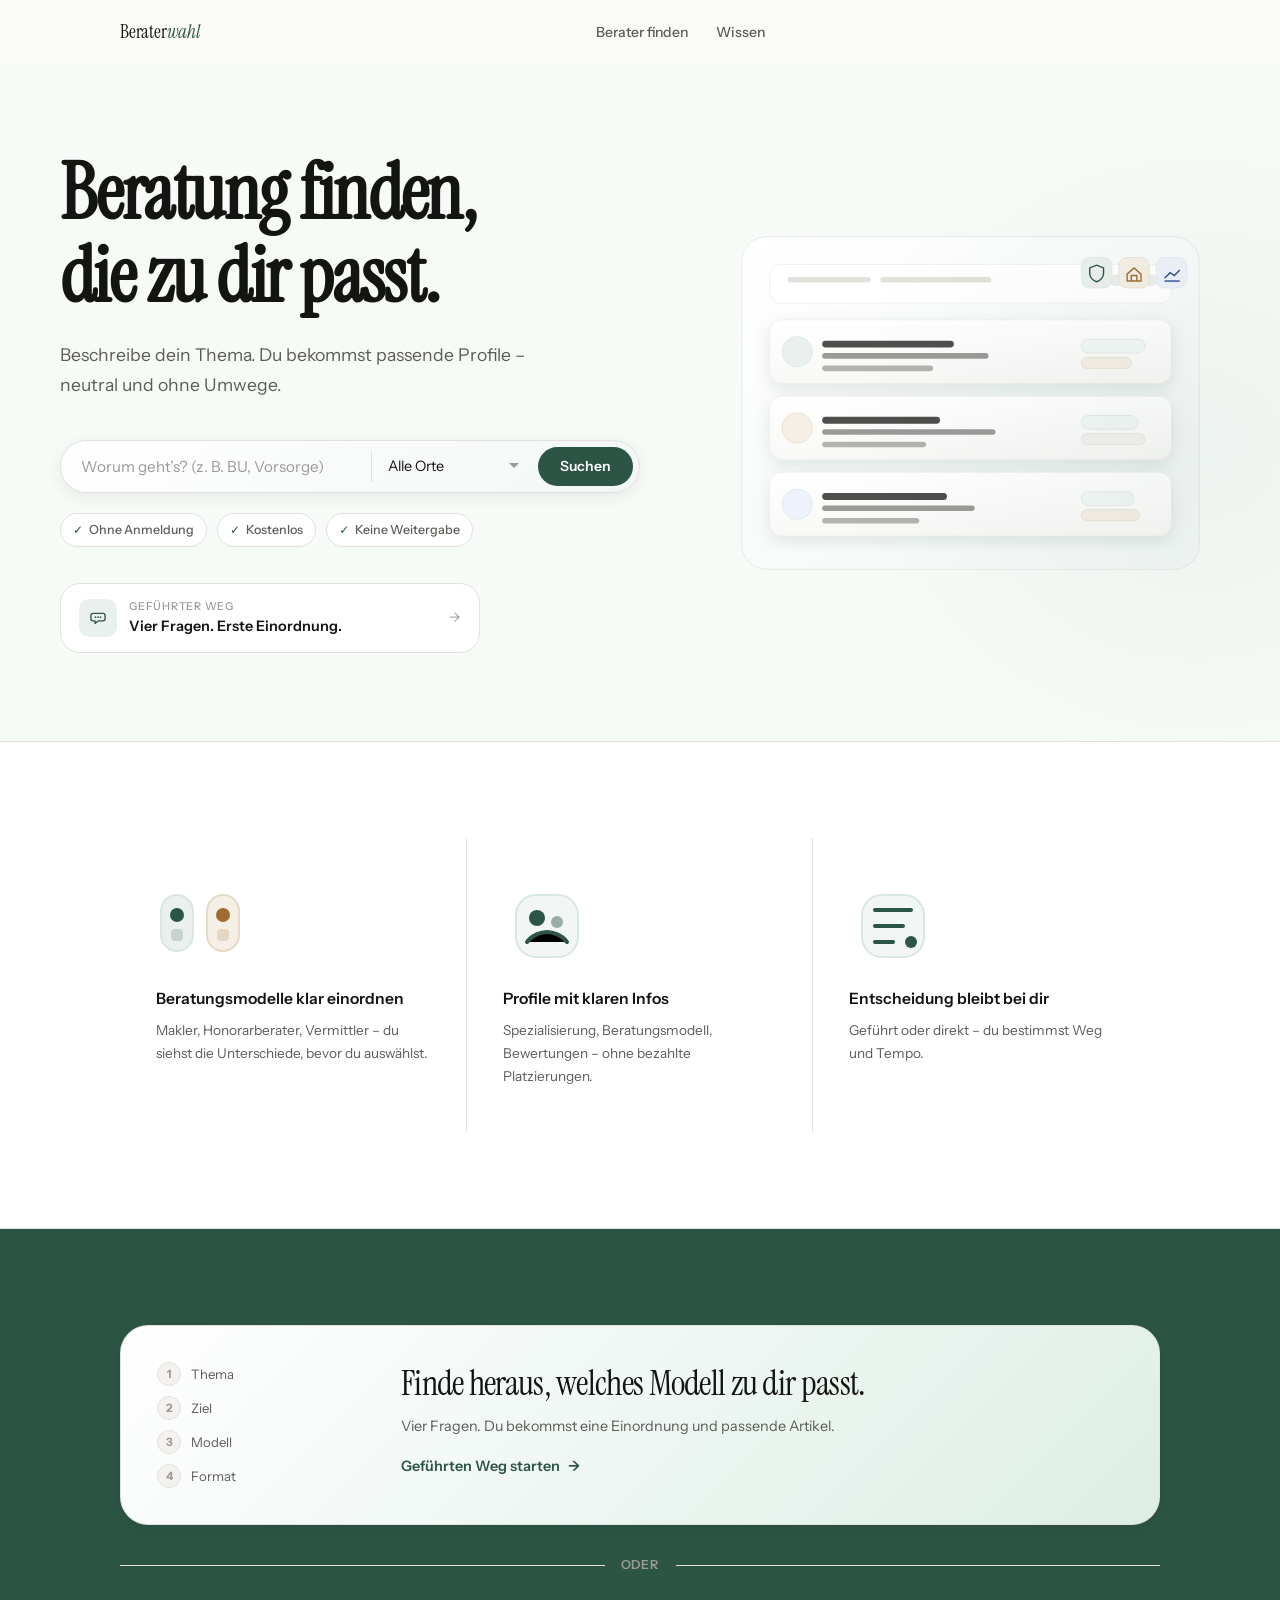
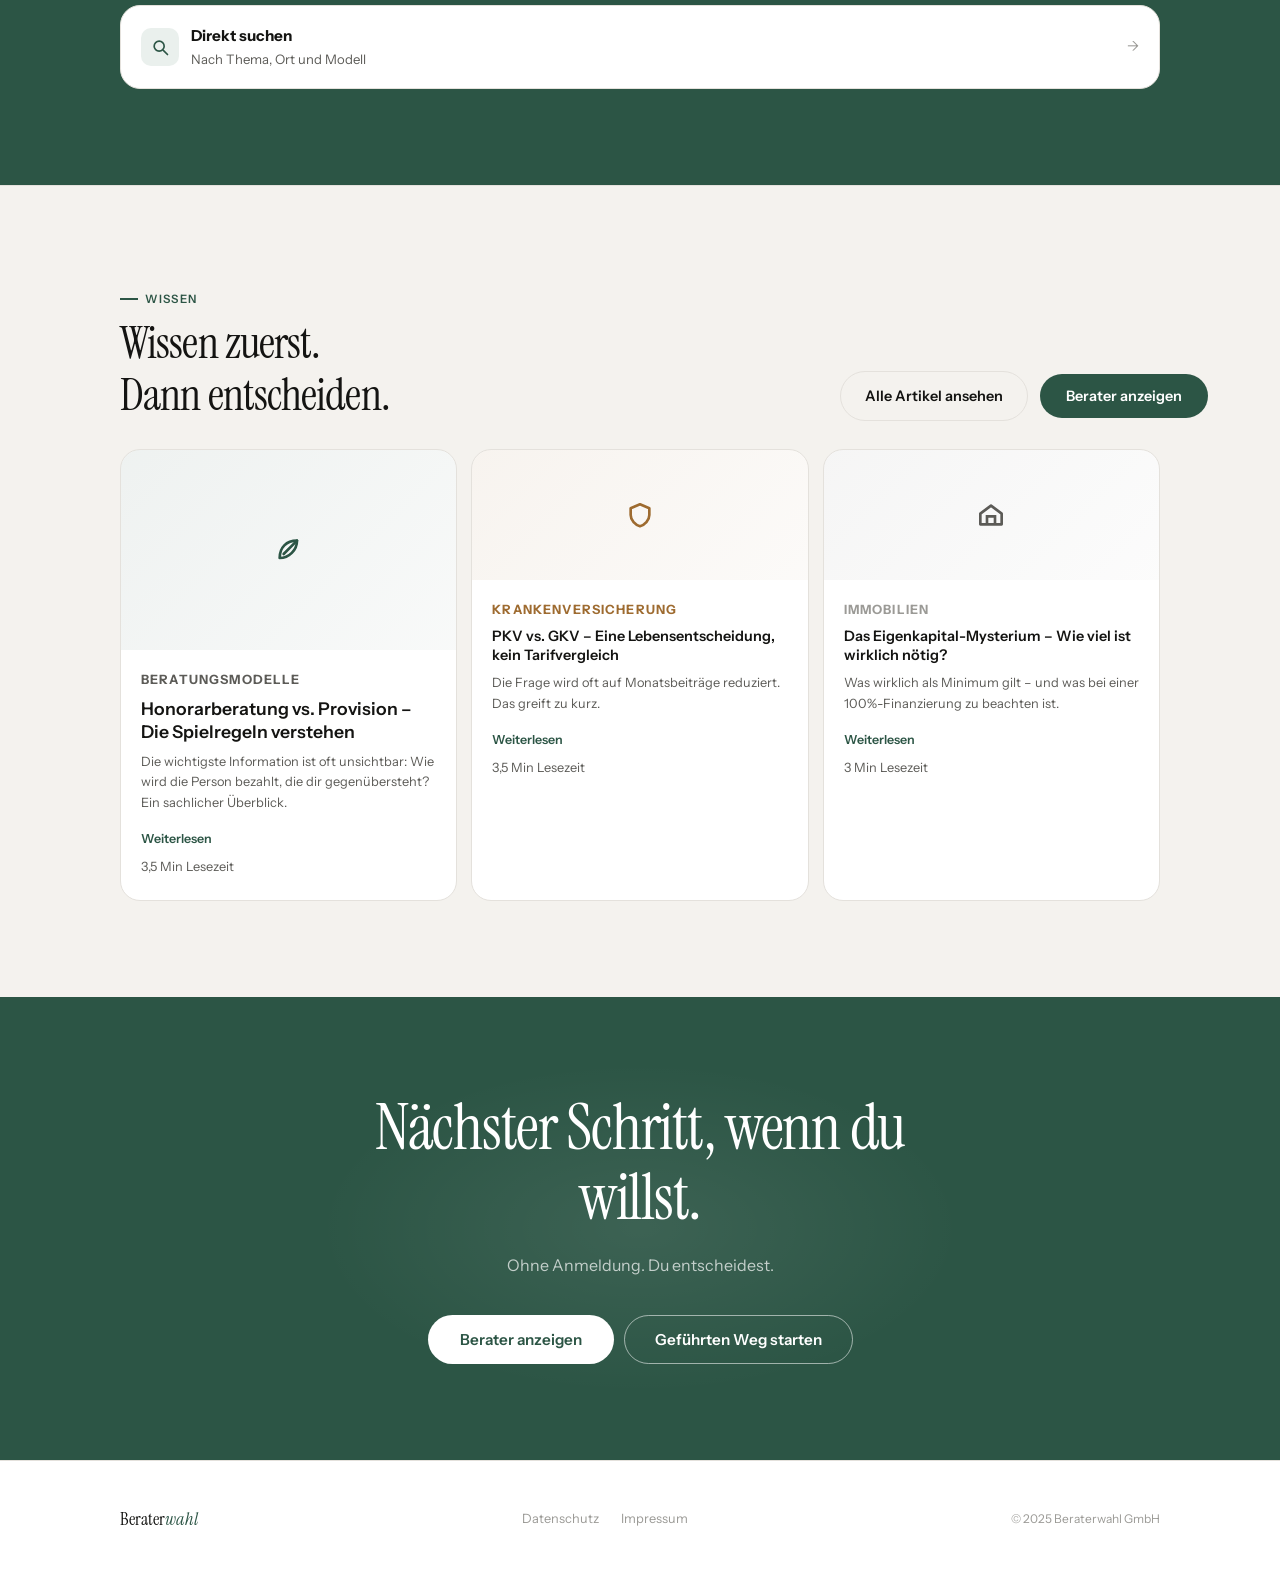
==== index.html @ a9615376 "Add files via upload" ====
<!DOCTYPE html>
<html lang="de">
<head>
<meta charset="UTF-8">
<meta name="viewport" content="width=device-width, initial-scale=1.0">
<title>Beraterwahl – Beratung finden</title>
<link rel="preconnect" href="https://fonts.googleapis.com">
<link href="https://fonts.googleapis.com/css2?family=Instrument+Sans:wght@400;500;600;700&family=Instrument+Serif:ital@0;1&display=swap" rel="stylesheet">
<link rel="stylesheet" href="assets/css/index.css">
</head>
<body>

<!-- ══ NAV ══ -->
<nav class="nav" id="nav">
  <div class="nav-inner">
    <div class="logo">Berater<em>wahl</em></div>
    <ul class="nav-links">
      <li><a href="berater.html">Berater finden</a></li>
      <li><a href="#wissen">Wissen</a></li>
    </ul>
    <div class="nav-right">
      <button class="nav-burger" id="burger" onclick="toggleMenu()" aria-label="Menü">
        <span></span><span></span><span></span>
      </button>
    </div>
  </div>
</nav>

<!-- Mobile menu -->
<div class="nav-mobile" id="nav-mobile">
  <a href="berater.html" onclick="closeMenu()">Berater finden</a>
  <a href="#wissen" onclick="closeMenu()">Wissensbasis</a>
</div>

<!-- ══ HERO ══ -->
<section class="hero">
  <div class="hero-in">
    <div class="hero-grid">
      <div class="hero-copy">
        <h1 class="r r2">
          Beratung finden,<br>
          die zu dir passt.
        </h1>

        <p class="hero-sub r r3">
          Beschreibe dein Thema. Du bekommst passende Profile – neutral und ohne Umwege.
        </p>

        <div class="hero-search r r3">
          <input class="hs-input" type="text" placeholder="Worum geht’s? (z. B. BU, Vorsorge)" id="hs-input">
          <div class="hs-divider"></div>
          <select class="hs-city" id="hs-city" aria-label="Stadt">
            <option value="">Alle Orte</option>
            <option value="Berlin">Berlin</option>
            <option value="Bochum">Bochum</option>
            <option value="Bonn">Bonn</option>
            <option value="Bremen">Bremen</option>
            <option value="Dortmund">Dortmund</option>
            <option value="Dresden">Dresden</option>
            <option value="Duisburg">Duisburg</option>
            <option value="Düsseldorf">Düsseldorf</option>
            <option value="Essen">Essen</option>
            <option value="Frankfurt am Main">Frankfurt am Main</option>
            <option value="Hamburg">Hamburg</option>
            <option value="Hannover">Hannover</option>
            <option value="Karlsruhe">Karlsruhe</option>
            <option value="Köln">Köln</option>
            <option value="Leipzig">Leipzig</option>
            <option value="Mannheim">Mannheim</option>
            <option value="München">München</option>
            <option value="Nürnberg">Nürnberg</option>
            <option value="Stuttgart">Stuttgart</option>
            <option value="Wuppertal">Wuppertal</option>
          </select>
          <button class="hs-btn">Suchen</button>
        </div>

        <div class="hero-trust r r3">
          <span class="ht-pill">Ohne Anmeldung</span>
          <span class="ht-pill">Kostenlos</span>
          <span class="ht-pill">Keine Weitergabe</span>
        </div>

        <a class="hero-guided r r4" href="funnel.html">
          <div class="hg-ico">
            <svg width="20" height="20" viewBox="0 0 24 24" aria-hidden="true" focusable="false">
              <path d="M6 6.5H18C19.3807 6.5 20.5 7.61929 20.5 9V13C20.5 14.3807 19.3807 15.5 18 15.5H12.2L8.5 18.5V15.5H6C4.61929 15.5 3.5 14.3807 3.5 13V9C3.5 7.61929 4.61929 6.5 6 6.5Z" fill="none" stroke="currentColor" stroke-width="1.6" stroke-linejoin="round"/>
              <circle cx="9" cy="11" r="1" fill="currentColor"/>
              <circle cx="12" cy="11" r="1" fill="currentColor"/>
              <circle cx="15" cy="11" r="1" fill="currentColor"/>
            </svg>
          </div>
          <div class="hg-text">
            <div class="hg-eyebrow">Geführter Weg</div>
            <div class="hg-title">Vier Fragen. Erste Einordnung.</div>
          </div>
          <span class="hg-arrow">→</span>
        </a>

      </div>

      <div class="hero-visual r r2">
        <img src="assets/img/hero-advisors.svg" alt="Beraterlisten und Kategorien: Versicherungen, Immobilien, Finanzen">
      </div>
    </div>
  </div>
</section>

<!-- ══ TRUST ══ -->
<section class="s-trust section">
  <div class="wrap">
    <div class="trust-grid r">
      <div class="tc">
        <div class="tc-num tc-ico" aria-hidden="true">
          <svg width="88" height="88" viewBox="0 0 44 44" role="img" aria-label="">
            <rect x="2.5" y="6.5" width="16" height="28" rx="8" fill="#EAF0ED" stroke="#D8E8E1"/>
            <rect x="25.5" y="6.5" width="16" height="28" rx="8" fill="#F6EFE6" stroke="#E6D9C8"/>
            <circle cx="10.5" cy="16.5" r="3.5" fill="#2C5545"/>
            <circle cx="33.5" cy="16.5" r="3.5" fill="#9E6B30"/>
            <rect x="7.5" y="23.5" width="6" height="6" rx="2" fill="#2C5545" fill-opacity="0.18"/>
            <rect x="30.5" y="23.5" width="6" height="6" rx="2" fill="#9E6B30" fill-opacity="0.18"/>
          </svg>
        </div>
        <h3 class="tc-title">Beratungsmodelle klar einordnen</h3>
        <p>Makler, Honorarberater, Vermittler – du siehst die Unterschiede, bevor du auswählst.</p>
      </div>
      <div class="tc">
        <div class="tc-num tc-ico" aria-hidden="true">
          <svg width="88" height="88" viewBox="0 0 44 44" role="img" aria-label="">
            <rect x="6.5" y="6.5" width="31" height="31" rx="10" fill="#F2F7F5" stroke="#D8E8E1"/>
            <circle cx="17" cy="18" r="4" fill="#2C5545"/>
            <circle cx="27" cy="20" r="3" fill="#2C5545" fill-opacity="0.45"/>
            <path d="M12 30C14.5 26.5 19 25 22 25C25 25 29.5 26.5 32 30" stroke="#2C5545" stroke-width="2" stroke-linecap="round"/>
          </svg>
        </div>
        <h3 class="tc-title">Profile mit klaren Infos</h3>
        <p>Spezialisierung, Beratungsmodell, Bewertungen – ohne bezahlte Platzierungen.</p>
      </div>
      <div class="tc">
        <div class="tc-num tc-ico" aria-hidden="true">
          <svg width="88" height="88" viewBox="0 0 44 44" role="img" aria-label="">
            <rect x="6.5" y="6.5" width="31" height="31" rx="10" fill="#F2F7F5" stroke="#D8E8E1"/>
            <path d="M13 14H31" stroke="#2C5545" stroke-width="2" stroke-linecap="round"/>
            <path d="M13 22H27" stroke="#2C5545" stroke-width="2" stroke-linecap="round"/>
            <path d="M13 30H22" stroke="#2C5545" stroke-width="2" stroke-linecap="round"/>
            <circle cx="31" cy="30" r="3" fill="#2C5545"/>
          </svg>
        </div>
        <h3 class="tc-title">Entscheidung bleibt bei dir</h3>
        <p>Geführt oder direkt – du bestimmst Weg und Tempo.</p>
      </div>
    </div>
  </div>
</section>

<!-- ══ AKTIVIERUNG ══ -->
<section class="s-act section" id="aktivierung">
  <div class="wrap">

    <a href="funnel.html" class="einstieg-card r">
      <div class="ec-left">
        <div class="ec-steps">
          <div class="ec-step"><div class="ec-num">1</div><span>Thema</span></div>
          <div class="ec-step"><div class="ec-num">2</div><span>Ziel</span></div>
          <div class="ec-step"><div class="ec-num">3</div><span>Modell</span></div>
          <div class="ec-step"><div class="ec-num">4</div><span>Format</span></div>
        </div>
      </div>
      <div class="ec-right">
        <h2>Finde heraus, welches Modell zu dir passt.</h2>
        <p>Vier Fragen. Du bekommst eine Einordnung und passende Artikel.</p>
        <div class="ec-cta">Geführten Weg starten <span class="ec-arrow">→</span></div>
      </div>
    </a>

    <div class="einstieg-or r">
      <span class="eo-line"></span>
      <span class="eo-label">oder</span>
      <span class="eo-line"></span>
    </div>

    <a href="berater.html" class="einstieg-direct r">
      <div class="ed-left">
      <div class="ed-icon" aria-hidden="true">
        <svg class="ico"><use href="assets/img/icons.svg#icon-search"></use></svg>
      </div>
        <div>
          <div class="ed-title">Direkt suchen</div>
          <div class="ed-sub">Nach Thema, Ort und Modell</div>
        </div>
      </div>
      <span class="ed-arrow">→</span>
    </a>

  </div>
</section>

<!-- ══ WISSENSBASIS ══ -->
<section class="s-know section" id="wissen">
  <div class="wrap">
    <div class="know-head r">
      <div class="know-head-l">
        <div class="tag">Wissen</div>
        <h2>Wissen zuerst.<br>Dann entscheiden.</h2>
      </div>
      <div class="know-head-r">
        <a href="knowledge.html" class="btn btn-outline">Alle Artikel ansehen</a>
        <button class="btn btn-primary" onclick="location.href='berater.html'">Berater anzeigen</button>
      </div>
    </div>

    <div class="know-grid" id="know-grid">
      <div class="kc lead r">
        <div class="kc-visual kv-moss" aria-hidden="true">
          <svg class="ico"><use href="assets/img/icons.svg#icon-leaf"></use></svg>
        </div>
        <div class="kc-body">
          <p class="kc-cat">Beratungsmodelle</p>
          <h3>Honorarberatung vs. Provision – Die Spielregeln verstehen</h3>
          <p>Die wichtigste Information ist oft unsichtbar: Wie wird die Person bezahlt, die dir gegenübersteht? Ein sachlicher Überblick.</p>
          <span class="kc-read">Weiterlesen</span>
          <p class="kc-time">3,5 Min Lesezeit</p>
        </div>
      </div>

      <div class="kc r2">
        <div class="kc-visual kv-amber" aria-hidden="true">
          <svg class="ico"><use href="assets/img/icons.svg#icon-shield"></use></svg>
        </div>
        <div class="kc-body">
          <p class="kc-cat amber">Krankenversicherung</p>
          <h3>PKV vs. GKV – Eine Lebensentscheidung, kein Tarifvergleich</h3>
          <p>Die Frage wird oft auf Monatsbeiträge reduziert. Das greift zu kurz.</p>
          <span class="kc-read">Weiterlesen</span>
          <p class="kc-time">3,5 Min Lesezeit</p>
        </div>
      </div>

      <div class="kc r3">
        <div class="kc-visual kv-slate" aria-hidden="true">
          <svg class="ico"><use href="assets/img/icons.svg#icon-home"></use></svg>
        </div>
        <div class="kc-body">
          <p class="kc-cat muted">Immobilien</p>
          <h3>Das Eigenkapital-Mysterium – Wie viel ist wirklich nötig?</h3>
          <p>Was wirklich als Minimum gilt – und was bei einer 100%-Finanzierung zu beachten ist.</p>
          <span class="kc-read">Weiterlesen</span>
          <p class="kc-time">3 Min Lesezeit</p>
        </div>
      </div>
    </div>

  </div>
</section>

<!-- ══ CLOSE ══ -->
<section class="s-close section">
  <div class="wrap">
    <div class="close-in r">
      <h2>Nächster Schritt, wenn du willst.</em></h2>
      <p>Ohne Anmeldung. Du entscheidest.</p>
      <div class="close-btns">
        <button class="btn btn-primary" style="padding:15px 32px;font-size:.95rem;" onclick="location.href='berater.html'">Berater anzeigen</button>
        <button class="btn btn-outline" style="padding:14px 30px;font-size:.95rem;" onclick="location.href='funnel.html'">Geführten Weg starten</button>
      </div>
    </div>
  </div>
</section>

<footer>
  <div class="wrap">
    <div class="footer-inner">
      <div class="f-logo">Berater<em>wahl</em></div>
      <div class="f-links">
        <a href="#">Datenschutz</a>
        <a href="#">Impressum</a>
      </div>
      <small>© 2025 Beraterwahl GmbH</small>
    </div>
  </div>
</footer>

<script src="assets/js/index.js" defer></script>
</body>
</html>
---- assets/css/index.css ----
/* ══════════════════════════════════════
   TOKENS
══════════════════════════════════════ */
:root {
  --bg:       #FAFAF8;
  --white:    #FFFFFF;
  --surface:  #F4F2EE;
  --border:   #E4E1DC;
  --border-l: #EDEBE7;

  --text:     #141412;
  --text-2:   #5C5B57;
  --muted:    #9B9A96;

  --moss:     #2C5545;
  --moss-m:   #3D7A63;
  --moss-l:   #EAF0ED;
  --moss-xl:  #F2F7F5;

  --amber:    #9E6B30;
  --amber-l:  #F6EFE6;

  --serif: 'Instrument Serif', Georgia, serif;
  --sans:  'Instrument Sans', system-ui, sans-serif;

  --r-sm: 10px;
  --r-md: 14px;
  --r-lg: 20px;
  --r-xl: 28px;

  --shadow-sm: 0 1px 4px rgba(0,0,0,.05);
  --shadow-md: 0 4px 16px rgba(0,0,0,.07);
  --shadow-lg: 0 12px 40px rgba(0,0,0,.09);

  --max: 1160px;
  --px: clamp(20px, 5vw, 60px);
  --py: clamp(56px, 8vw, 96px);
}

*, *::before, *::after { box-sizing: border-box; margin: 0; padding: 0; }
html { scroll-behavior: smooth; }
body {
  font-family: var(--sans);
  background: var(--bg);
  color: var(--text);
  font-size: 16px;
  line-height: 1.6;
  -webkit-font-smoothing: antialiased;
  overflow-x: hidden;
}
a { color: inherit; text-decoration: none; }
button { font-family: var(--sans); cursor: pointer; }

.wrap { max-width: var(--max); margin: 0 auto; padding: 0 var(--px); }
.section { padding: var(--py) 0; }

.ico { width: 1.2em; height: 1.2em; display: block; }

/* ── Tags / eyebrows ── */
.tag {
  display: inline-flex; align-items: center; gap: 7px;
  font-size: .72rem; font-weight: 600; letter-spacing: .1em;
  text-transform: uppercase; color: var(--moss);
}
.tag::before { content: ''; display: block; width: 18px; height: 1.5px; background: currentColor; }

/* ── Buttons ── */
.btn {
  display: inline-flex; align-items: center; gap: 8px;
  font-family: var(--sans); font-size: .9rem; font-weight: 600;
  border-radius: 999px; border: none; cursor: pointer;
  transition: all .18s ease; white-space: nowrap;
}
.btn-primary {
  background: var(--moss); color: white;
  padding: 13px 26px;
}
.btn-primary:hover { background: var(--moss-m); }

.btn-outline {
  background: transparent; color: var(--text);
  border: 1.5px solid var(--border);
  padding: 12px 24px;
}
.btn-outline:hover { border-color: var(--moss); color: var(--moss); }

.btn-ghost {
  background: transparent; color: var(--muted);
  padding: 10px 0; font-size: .85rem;
}
.btn-ghost:hover { color: var(--text); }

.btn-sm { padding: 9px 18px; font-size: .82rem; }

/* ── Reveal ── */
.r { opacity: 0; transform: translateY(16px); transition: opacity .6s ease, transform .6s ease; }
.r.in { opacity: 1; transform: none; }
.r2 { transition-delay: .1s; }
.r3 { transition-delay: .2s; }
.r4 { transition-delay: .3s; }

/* ══════════════════════════════════════
   NAVIGATION
══════════════════════════════════════ */
.nav {
  position: fixed; top: 0; left: 0; right: 0; z-index: 200;
  background: rgba(250,250,248,.92); backdrop-filter: blur(16px);
  border-bottom: 1px solid transparent;
  transition: border-color .25s;
}
.nav.scrolled { border-bottom-color: var(--border); }

.nav-inner {
  max-width: var(--max); margin: 0 auto; padding: 0 var(--px);
  display: flex; align-items: center; justify-content: space-between;
  height: 64px; gap: 24px;
}

.logo {
  font-family: var(--serif); font-size: 1.2rem; font-weight: 400;
  color: var(--text); letter-spacing: -.01em; flex-shrink: 0;
}
.logo em { font-style: italic; color: var(--moss); }

.nav-links {
  display: flex; gap: 28px; list-style: none;
}
.nav-links a {
  font-size: .875rem; color: var(--text-2); font-weight: 500;
  transition: color .15s;
}
.nav-links a:hover { color: var(--text); }

.nav-right { display: flex; align-items: center; gap: 12px; }
.nav-cta {
  background: var(--moss-l); color: var(--moss); border: none;
  padding: 9px 20px; border-radius: 999px;
  font-size: .85rem; font-weight: 600; font-family: var(--sans);
  cursor: pointer; transition: background .15s;
}
.nav-cta:hover { background: #d8e8e1; }

/* Hamburger */
.nav-burger {
  display: none; flex-direction: column; gap: 5px;
  background: none; border: none; cursor: pointer; padding: 4px;
}
.nav-burger span {
  display: block; width: 22px; height: 2px;
  background: var(--text); border-radius: 2px;
  transition: all .25s ease;
}
.nav-burger.open span:nth-child(1) { transform: translateY(7px) rotate(45deg); }
.nav-burger.open span:nth-child(2) { opacity: 0; }
.nav-burger.open span:nth-child(3) { transform: translateY(-7px) rotate(-45deg); }

.nav-mobile {
  display: none; position: fixed; top: 64px; left: 0; right: 0;
  background: var(--white); border-bottom: 1px solid var(--border);
  padding: 20px var(--px); z-index: 199;
  flex-direction: column; gap: 0;
}
.nav-mobile.open { display: flex; }
.nav-mobile a {
  display: block; padding: 14px 0; font-size: 1rem; font-weight: 500;
  color: var(--text); border-bottom: 1px solid var(--border-l);
  transition: color .15s;
}
.nav-mobile a:last-of-type { border-bottom: none; }
.nav-mobile a:hover { color: var(--moss); }
.nav-mobile .btn-primary { margin-top: 16px; justify-content: center; }

@media (max-width: 768px) {
  .nav-links, .nav-cta { display: none; }
  .nav-burger { display: flex; }
}

/* ══════════════════════════════════════
   HERO
══════════════════════════════════════ */
.hero {
  padding-top: calc(64px + clamp(48px,7vw,88px));
  padding-bottom: clamp(48px,7vw,88px);
  padding-left: var(--px); padding-right: var(--px);
  background: #F7FBF8;
  position: relative; overflow: hidden;
}

/* Subtle texture — no orb */
.hero::before {
  content: '';
  position: absolute; bottom: 0; right: -10%; width: 55%; height: 100%;
  background: radial-gradient(ellipse 80% 70% at 70% 60%, rgba(44,85,69,.05) 0%, transparent 65%);
  pointer-events: none;
}

.hero-in { max-width: var(--max); margin: 0 auto; }

.hero-tag { margin-bottom: 22px; }

.hero-grid {
  display: grid;
  grid-template-columns: 1.1fr .9fr;
  gap: clamp(28px, 4vw, 56px);
  align-items: center;
}
.hero-copy { min-width: 0; }
.hero-visual {
  display: flex;
  align-items: center;
  justify-content: center;
}
.hero-visual img {
  width: 100%;
  max-width: 560px;
  height: auto;
}

.hero h1 {
  font-family: var(--serif);
  font-size: clamp(2.6rem, 6vw, 5rem);
  font-weight: 600; line-height: 1.08;
  letter-spacing: -.02em;
  margin-bottom: 22px;
  max-width: 680px;
}
.hero h1 em { font-style: italic; color: var(--moss); }

.hero-sub {
  font-size: clamp(.95rem, 2vw, 1.1rem);
  color: var(--text-2); font-weight: 400;
  max-width: 500px; line-height: 1.7;
  margin-bottom: 40px;
}

/* Search bar */
.hero-search {
  display: flex;
  background: linear-gradient(135deg, #FFFFFF 0%, #F2F7F5 100%);
  border: 1.5px solid var(--border);
  border-radius: var(--r-xl);
  overflow: hidden;
  max-width: 580px;
  box-shadow: var(--shadow-md);
  transition: border-color .2s, box-shadow .2s;
  margin-bottom: 20px;
}
.hero-search:focus-within {
  border-color: var(--moss);
  box-shadow: 0 4px 20px rgba(44,85,69,.1);
}
.hs-input {
  flex: 1; border: none; outline: none;
  padding: 16px 20px; font-family: var(--sans);
  font-size: .95rem; color: var(--text); background: transparent;
  min-width: 0;
}
.hs-input::placeholder { color: var(--muted); }
.hs-divider { width: 1px; background: var(--border); margin: 10px 0; flex-shrink: 0; }
.hs-city {
  border: none; outline: none;
  padding: 16px 32px 16px 16px; font-family: var(--sans);
  font-size: .9rem; color: var(--text); background: transparent;
  width: 160px; min-width: 140px; flex-shrink: 0;
  cursor: pointer;
  appearance: none; -webkit-appearance: none;
  background-image: url("data:image/svg+xml,%3Csvg xmlns='http://www.w3.org/2000/svg' width='12' height='12' viewBox='0 0 12 12'%3E%3Cpath fill='%239B9A96' d='M6 8L1 3h10z'/%3E%3C/svg%3E");
  background-repeat: no-repeat; background-position: right 12px center;
}
.hs-city:focus { outline: none; }
.hs-btn {
  background: var(--moss); color: white; border: none;
  padding: 10px 22px; margin: 6px; border-radius: 999px;
  font-family: var(--sans); font-size: .875rem; font-weight: 600;
  cursor: pointer; transition: background .15s; flex-shrink: 0;
}
.hs-btn:hover { background: var(--moss-m); }

/* Trust pills */
.hero-trust {
  display: flex; flex-wrap: wrap; gap: 10px;
  margin-bottom: 36px;
}
.ht-pill {
  display: inline-flex; align-items: center; gap: 6px;
  font-size: .78rem; color: var(--text-2); font-weight: 500;
  padding: 6px 12px; border-radius: 999px;
  background: var(--white); border: 1px solid var(--border);
}
.ht-pill::before { content: '✓'; color: var(--moss); font-weight: 700; font-size: .75rem; }

/* Guided CTA */
.hero-guided {
  display: inline-flex; align-items: center; gap: 12px;
  padding: 14px 18px; border-radius: var(--r-lg);
  background: var(--white); border: 1.5px solid var(--border);
  cursor: pointer; transition: all .2s; max-width: 420px; width: 100%;
  text-decoration: none;
}
.hero-guided:hover { border-color: var(--moss-m); box-shadow: var(--shadow-sm); }
.hg-ico {
  width: 38px; height: 38px; border-radius: 10px;
  background: var(--moss-l); color: var(--moss);
  display: flex; align-items: center; justify-content: center;
  font-size: 1.1rem; flex-shrink: 0;
}
.hg-text { flex: 1; }
.hg-eyebrow { font-size: .68rem; color: var(--muted); font-weight: 500; letter-spacing: .07em; text-transform: uppercase; }
.hg-title { font-size: .9rem; font-weight: 600; color: var(--text); }
.hg-arrow { color: var(--muted); font-size: .85rem; transition: transform .2s; }
.hero-guided:hover .hg-arrow { transform: translateX(3px); color: var(--moss); }

/* Stats row */
.hero-stats {
  display: flex; gap: clamp(24px, 4vw, 48px);
  margin-top: 52px; padding-top: 36px;
  border-top: 1px solid var(--border);
  flex-wrap: wrap;
}
.hs-stat {}
.hs-num {
  font-family: var(--serif); font-size: clamp(1.8rem, 3.5vw, 2.6rem);
  font-weight: 400; color: var(--text); line-height: 1;
  margin-bottom: 4px;
}
.hs-label { font-size: .78rem; color: var(--muted); font-weight: 500; }

@media (max-width: 540px) {
  .hero-search {
    flex-direction: column; border-radius: var(--r-lg);
  }
  .hs-divider { width: 100%; height: 1px; margin: 0 16px; width: calc(100% - 32px); }
  .hs-city { width: 100%; }
  .hs-btn { margin: 8px; }
  .hg-text .hg-eyebrow { display: none; }
}
@media (max-width: 980px) {
  .hero-grid { grid-template-columns: 1fr; }
  .hero-visual { order: -1; margin-bottom: 16px; }
  .hero-visual img { max-width: 520px; }
}
@media (max-width: 680px) {
  .hero-visual { display: none; }
}

/* ══════════════════════════════════════
   TRUST
══════════════════════════════════════ */
.s-trust { background: var(--white); border-top: 1px solid var(--border); border-bottom: 1px solid var(--border); }

.trust-grid {
  display: grid;
  grid-template-columns: repeat(3, 1fr);
  gap: 0;
}

.tc {
  padding: clamp(28px,4vw,44px) clamp(20px,3vw,36px);
  border-right: 1px solid var(--border);
}
.tc:last-child { border-right: none; }
.tc-num {
  font-family: var(--serif); font-size: 2.8rem; font-weight: 400;
  color: rgba(44,85,69,.1); line-height: 1; margin-bottom: 18px;
}
.tc-ico {
  width: 88px;
  height: 88px;
  display: inline-flex;
  align-items: center;
  justify-content: center;
}
.tc-ico svg { display: block; }
.tc h3 { font-size: .975rem; font-weight: 600; color: var(--text); margin-bottom: 9px; line-height: 1.4; }
.tc-title { color: var(--moss); }
.tc p { font-size: .85rem; line-height: 1.7; color: var(--text-2); }
.tc-pill {
  display: inline-flex; align-items: center; gap: 5px;
  margin-top: 14px; font-size: .7rem; font-weight: 600;
  letter-spacing: .07em; text-transform: uppercase;
  padding: 5px 11px; border-radius: 999px;
  background: var(--moss-xl); color: var(--moss);
}

@media (max-width: 768px) {
  .trust-grid { grid-template-columns: 1fr; }
  .tc {
    padding: 28px 0;
    border-right: none;
    border-bottom: 1px solid var(--border);
  }
  .tc:first-child { padding-top: 0; }
  .tc:last-child { border-bottom: none; }
}

/* ══════════════════════════════════════
   AKTIVIERUNG
══════════════════════════════════════ */
.s-act { background: var(--moss); }

.einstieg-card {
  display: grid;
  grid-template-columns: 220px 1fr;
  gap: 24px;
  background: linear-gradient(135deg, #FFFFFF 0%, #DDEEE6 100%);
  border: 1.5px solid var(--border);
  border-radius: var(--r-xl);
  padding: clamp(22px,3.5vw,36px);
  box-shadow: var(--shadow-md);
  transition: transform .2s, box-shadow .2s, border-color .2s;
}
.einstieg-card:hover { transform: translateY(-2px); border-color: rgba(44,85,69,.25); }

.ec-left { display: flex; }
.ec-steps { display: flex; flex-direction: column; gap: 10px; }
.ec-step { display: flex; align-items: center; gap: 10px; font-size: .82rem; color: var(--text-2); }
.ec-num {
  width: 24px; height: 24px; border-radius: 50%;
  display: inline-flex; align-items: center; justify-content: center;
  border: 1px solid var(--border); color: var(--muted);
  font-size: .72rem; font-weight: 700; background: var(--surface);
}

.ec-right { display: flex; flex-direction: column; gap: 10px; }
.ec-eyebrow {
  font-size: .7rem; font-weight: 700; letter-spacing: .1em;
  text-transform: uppercase; color: var(--muted);
}
.ec-right h2 {
  font-family: var(--serif);
  font-size: clamp(1.6rem, 3vw, 2.2rem);
  font-weight: 400; line-height: 1.2; letter-spacing: -.02em;
}
.ec-right p { font-size: .9rem; color: var(--text-2); line-height: 1.7; max-width: 520px; }
.ec-trust { display: flex; flex-wrap: wrap; gap: 10px; margin-top: 4px; }
.ec-trust span {
  font-size: .75rem; color: var(--text-2);
  background: var(--surface); border: 1px solid var(--border);
  padding: 6px 10px; border-radius: 999px;
}
.ec-cta {
  display: inline-flex; align-items: center; gap: 8px;
  font-size: .9rem; font-weight: 600; color: var(--moss);
  margin-top: 6px;
}
.ec-arrow { transition: transform .2s; }
.einstieg-card:hover .ec-arrow { transform: translateX(3px); }

.einstieg-or {
  display: flex; align-items: center; gap: 16px;
  margin: clamp(20px,3vw,30px) 0;
}
.eo-line { flex: 1; height: 1px; background: var(--border); }
.eo-label { font-size: .78rem; color: var(--muted); font-weight: 600; text-transform: uppercase; letter-spacing: .08em; }

.einstieg-direct {
  display: flex; align-items: center; justify-content: space-between;
  gap: 16px; padding: 18px 20px;
  border: 1.5px solid var(--border); border-radius: var(--r-lg);
  background: var(--white); transition: all .18s;
}
.einstieg-direct:hover { border-color: rgba(44,85,69,.25); box-shadow: var(--shadow-sm); transform: translateY(-1px); }
.ed-left { display: flex; align-items: center; gap: 12px; }
.ed-icon { width: 38px; height: 38px; border-radius: 10px; background: var(--moss-l); color: var(--moss); display: flex; align-items: center; justify-content: center; font-size: 1.1rem; }
.ed-icon .ico { width: 20px; height: 20px; }
.ed-title { font-size: .95rem; font-weight: 700; color: var(--text); }
.ed-sub { font-size: .82rem; color: var(--text-2); }
.ed-arrow { color: var(--muted); font-size: .9rem; }
.einstieg-direct:hover .ed-arrow { color: var(--moss); }

@media (max-width: 900px) {
  .einstieg-card { grid-template-columns: 1fr; }
  .ec-left { order: 2; }
}
@media (max-width: 600px) {
  .ec-steps { display: none; }
}

/* ══════════════════════════════════════
   WISSENSBASIS (separate Seite + Teaser)
══════════════════════════════════════ */
.s-know { background: var(--surface); border-top: 1px solid var(--border); }

.know-head {
  display: flex; align-items: flex-end; justify-content: space-between;
  gap: 24px; margin-bottom: 28px; flex-wrap: wrap;
}
.know-head-r {
  display: flex;
  align-items: center;
  gap: 12px;
  flex-wrap: nowrap;
}
.know-head-l h2 {
  font-family: var(--serif);
  font-size: clamp(1.8rem, 3.5vw, 2.8rem);
  font-weight: 400; letter-spacing: -.02em;
  line-height: 1.15; margin-top: 10px;
}
.know-head-r { font-size: .875rem; color: var(--text-2); max-width: 320px; line-height: 1.7; text-align: right; }

/* Category tabs */
.know-tabs { display: flex; gap: 8px; margin-bottom: 24px; flex-wrap: wrap; }
.kt {
  height: 36px; padding: 0 16px; border-radius: 999px;
  border: 1.5px solid var(--border); background: var(--white);
  font-size: .8rem; font-weight: 600; color: var(--text-2);
  cursor: pointer; transition: all .15s; font-family: var(--sans);
}
.kt:hover { border-color: var(--moss); color: var(--moss); }
.kt.on { background: var(--moss); border-color: var(--moss); color: white; }

/* Lead + 2 grid */
.know-grid {
  display: grid;
  grid-template-columns: repeat(3, 1fr);
  gap: 14px;
}

.know-group-title {
  grid-column: 1 / -1;
  font-size: .8rem;
  font-weight: 700;
  color: var(--text-2);
  text-transform: uppercase;
  letter-spacing: .08em;
  margin-top: 6px;
}

.kc {
  background: var(--white); border: 1.5px solid var(--border);
  border-radius: var(--r-lg); overflow: hidden;
  cursor: pointer; transition: transform .22s, box-shadow .22s, border-color .15s;
  display: flex; flex-direction: column;
}
.kc:hover { transform: translateY(-3px); box-shadow: var(--shadow-md); border-color: rgba(44,85,69,.2); }

.kc-visual {
  display: flex; align-items: center; justify-content: center;
  font-size: 2.2rem;
}
.kc-visual .ico { width: 32px; height: 32px; color: var(--moss); }
.kv-amber .ico { color: var(--amber); }
.kv-slate .ico { color: var(--text-2); }
.kc.lead .kc-visual { height: 200px; }
.kc:not(.lead) .kc-visual { height: 130px; }

.kv-moss   { background: linear-gradient(135deg, rgba(44,85,69,.08), rgba(44,85,69,.03)); }
.kv-amber  { background: linear-gradient(135deg, rgba(158,107,48,.08), rgba(158,107,48,.03)); }
.kv-slate  { background: linear-gradient(135deg, rgba(92,91,87,.06), rgba(92,91,87,.02)); }

.kc-body { padding: 18px 20px 22px; flex: 1; display: flex; flex-direction: column; gap: 6px; }

.kc-cat {
  font-size: .65rem; font-weight: 700; letter-spacing: .09em;
  text-transform: uppercase; color: var(--moss);
}
.kc-cat.amber { color: var(--amber); }
.kc-cat.muted { color: var(--muted); }

.kc h3 { font-size: .9rem; font-weight: 600; color: var(--text); line-height: 1.35; }
.kc.lead h3 { font-size: 1.1rem; }
.kc p { font-size: .8rem; color: var(--text-2); line-height: 1.6; margin-top: 2px; }
.kc-read {
  display: inline-flex; align-items: center; gap: 4px;
  margin-top: 10px; font-size: .78rem; font-weight: 600;
  color: var(--moss); width: fit-content;
}
.kc-time { font-size: .72rem; color: var(--muted); margin-top: 4px; }


@media (max-width: 840px) {
  .know-grid { grid-template-columns: 1fr 1fr; }
  .kc.lead { grid-column: 1 / -1; }
  .kc.lead .kc-visual { height: 160px; }
  .know-head-r { text-align: left; }
}
@media (max-width: 500px) {
  .know-grid { grid-template-columns: 1fr; }
  .kc.lead { grid-column: auto; }
}

/* ══════════════════════════════════════
   WISSENSBASIS — Volleseite (separate page)
   Shown via #know-page toggle
══════════════════════════════════════ */
/* (rendered as separate file knowledge.html) */

/* ══════════════════════════════════════
   FAQ
══════════════════════════════════════ */
.s-faq { background: var(--white); border-top: 1px solid var(--border); }

.faq-inner {
  display: grid; grid-template-columns: 1fr 1.6fr;
  gap: clamp(36px, 6vw, 80px);
}
.faq-l h2 {
  font-family: var(--serif);
  font-size: clamp(1.7rem, 3vw, 2.6rem);
  font-weight: 400; letter-spacing: -.02em;
  line-height: 1.2; margin-bottom: 12px; margin-top: 10px;
}
.faq-l p { font-size: .875rem; color: var(--text-2); line-height: 1.7; margin-bottom: 22px; }

.fq { border-bottom: 1px solid var(--border); }
.fq-t {
  display: flex; align-items: center; justify-content: space-between;
  gap: 14px; padding: 18px 0; cursor: pointer;
  font-size: .95rem; font-weight: 600; color: var(--text);
  background: none; border: none; width: 100%; text-align: left;
  font-family: var(--sans); transition: color .15s;
}
.fq-t:hover { color: var(--moss); }
.fq-ico {
  width: 26px; height: 26px; border-radius: 50%; flex-shrink: 0;
  background: var(--surface); color: var(--text-2);
  display: flex; align-items: center; justify-content: center;
  font-size: .85rem; transition: all .25s;
}
.fq.open .fq-ico { background: var(--moss); color: white; transform: rotate(45deg); }
.fq-a {
  max-height: 0; overflow: hidden;
  transition: max-height .42s ease, padding .25s;
  font-size: .875rem; line-height: 1.8; color: var(--text-2);
}
.fq.open .fq-a { max-height: 220px; padding-bottom: 20px; }

@media (max-width: 680px) {
  .faq-inner { grid-template-columns: 1fr; gap: 28px; }
}

/* ══════════════════════════════════════
   CLOSE
══════════════════════════════════════ */
.s-close {
  background: var(--moss); text-align: center;
  position: relative; overflow: hidden;
}
.s-close::before {
  content: ''; position: absolute;
  left: 50%; top: 50%; transform: translate(-50%,-50%);
  width: 700px; height: 360px;
  background: radial-gradient(ellipse, rgba(255,255,255,.08) 0%, transparent 65%);
  pointer-events: none;
}
.close-in { position: relative; z-index: 1; }
.s-close h2 {
  font-family: var(--serif);
  font-size: clamp(2rem, 5vw, 4rem);
  font-weight: 400; letter-spacing: -.02em; color: white;
  line-height: 1.1; max-width: 560px; margin: 0 auto 18px;
}
.s-close h2 em { font-style: italic; color: rgba(255,255,255,.9); }
.s-close p { font-size: 1rem; color: rgba(255,255,255,.7); max-width: 360px; margin: 0 auto 36px; line-height: 1.7; }
.close-btns { display: flex; gap: 10px; justify-content: center; flex-wrap: wrap; }
.s-close .btn-primary { background: white; color: var(--moss); }
.s-close .btn-primary:hover { background: rgba(255,255,255,.9); }
.s-close .btn-outline { border-color: rgba(255,255,255,.55); color: white; }
.s-close .btn-outline:hover { border-color: white; color: white; background: rgba(255,255,255,.08); }

/* ══════════════════════════════════════
   FOOTER
══════════════════════════════════════ */
footer {
  background: var(--white); border-top: 1px solid var(--border);
  padding: clamp(28px,4vw,44px) 0;
}
.footer-inner {
  display: flex; align-items: center; justify-content: space-between;
  flex-wrap: wrap; gap: 16px;
}
.f-logo { font-family: var(--serif); font-size: 1.1rem; color: var(--text); }
.f-logo em { font-style: italic; color: var(--moss); }
.f-links { display: flex; gap: 22px; flex-wrap: wrap; }
.f-links a { font-size: .8rem; color: var(--muted); transition: color .15s; }
.f-links a:hover { color: var(--text); }
footer small { font-size: .75rem; color: var(--muted); }

@media (max-width: 560px) {
  .footer-inner { flex-direction: column; align-items: flex-start; gap: 12px; }
}

/* scrollbar */
::-webkit-scrollbar { width: 5px; }
::-webkit-scrollbar-track { background: var(--surface); }
::-webkit-scrollbar-thumb { background: var(--border); border-radius: 3px; }
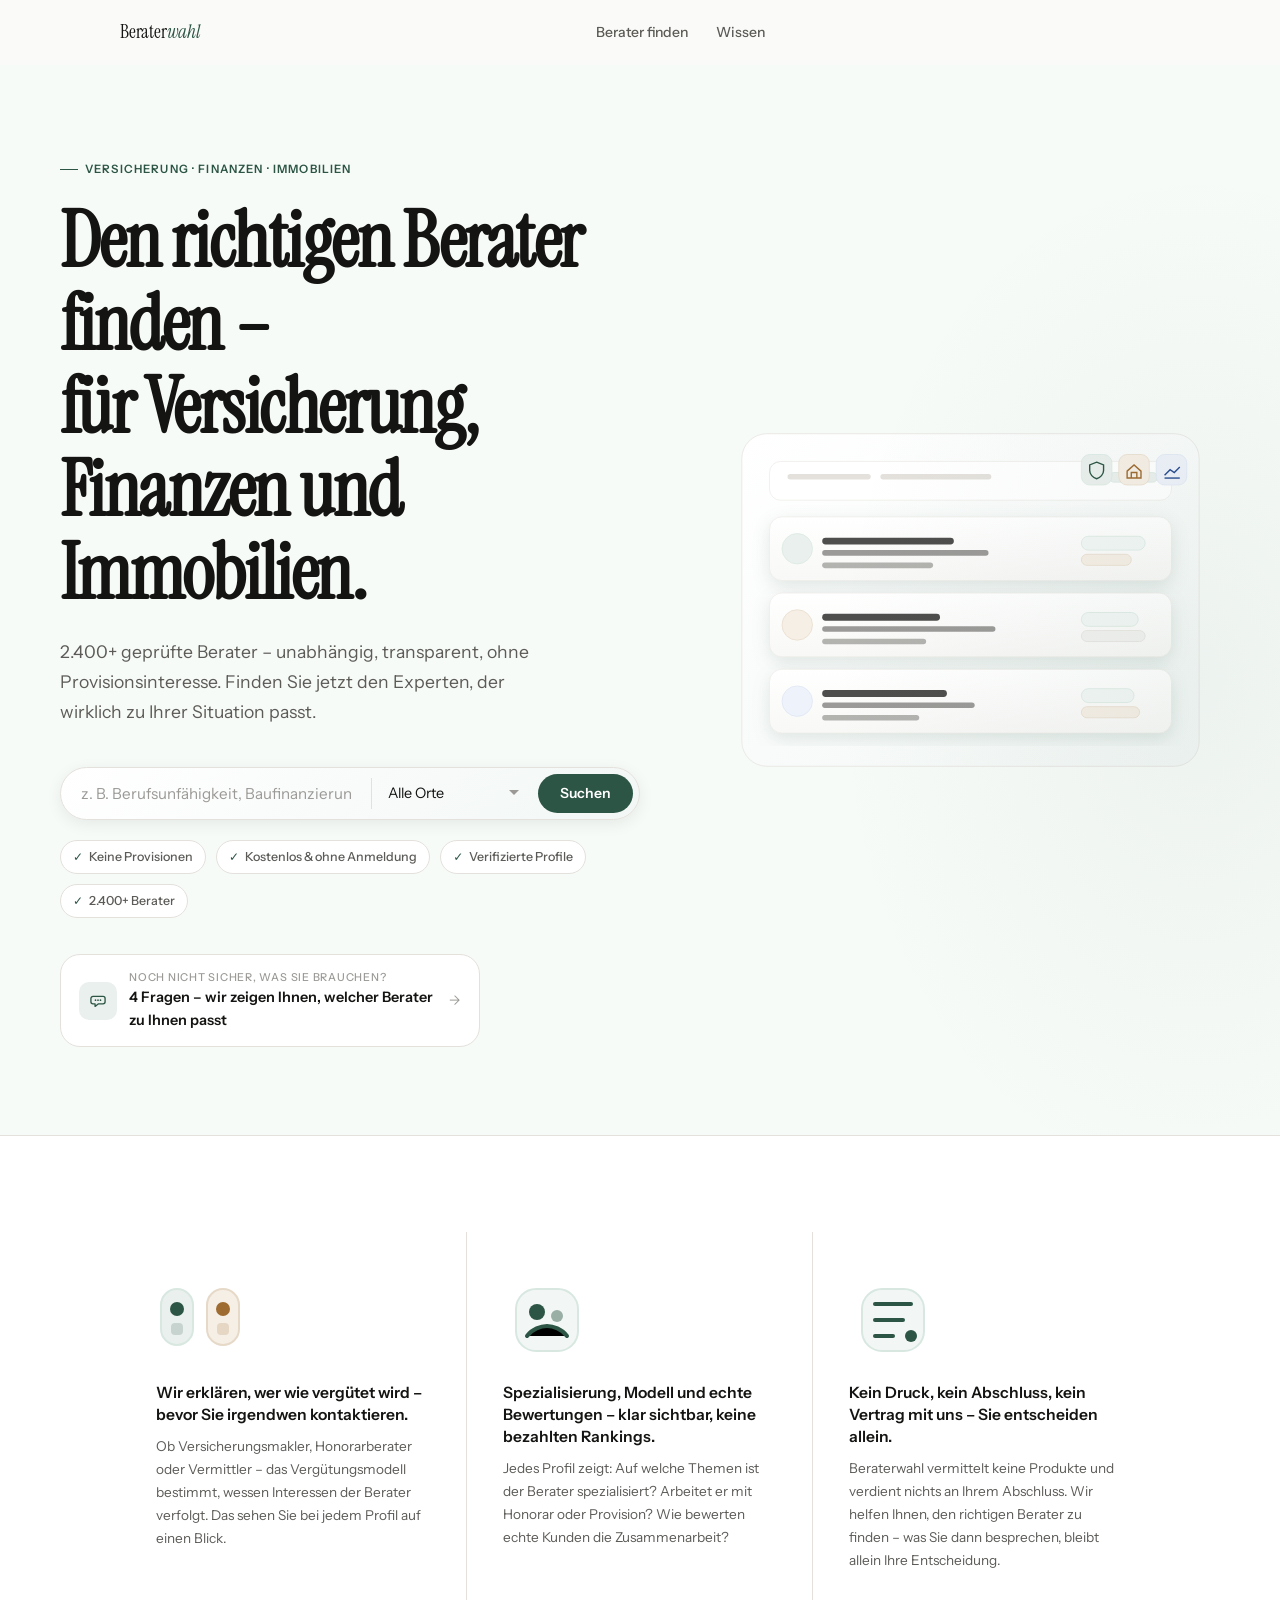
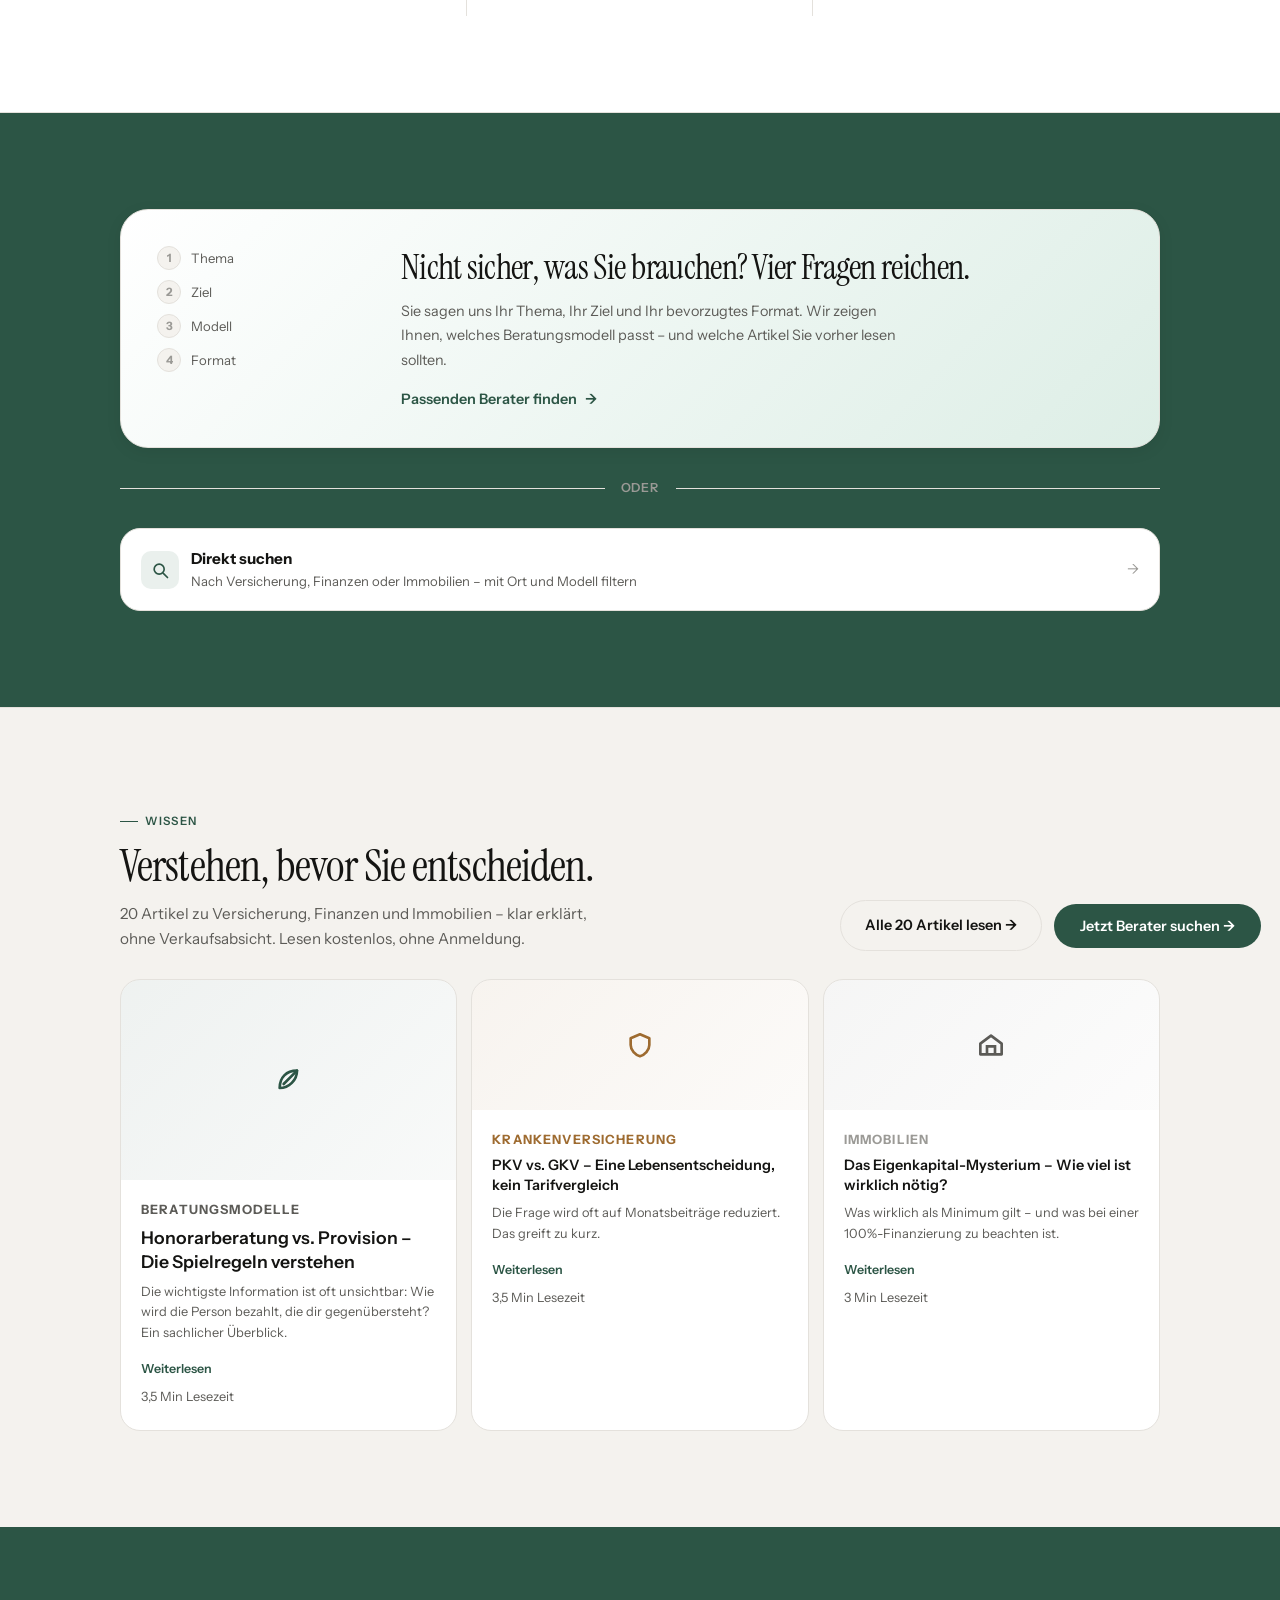
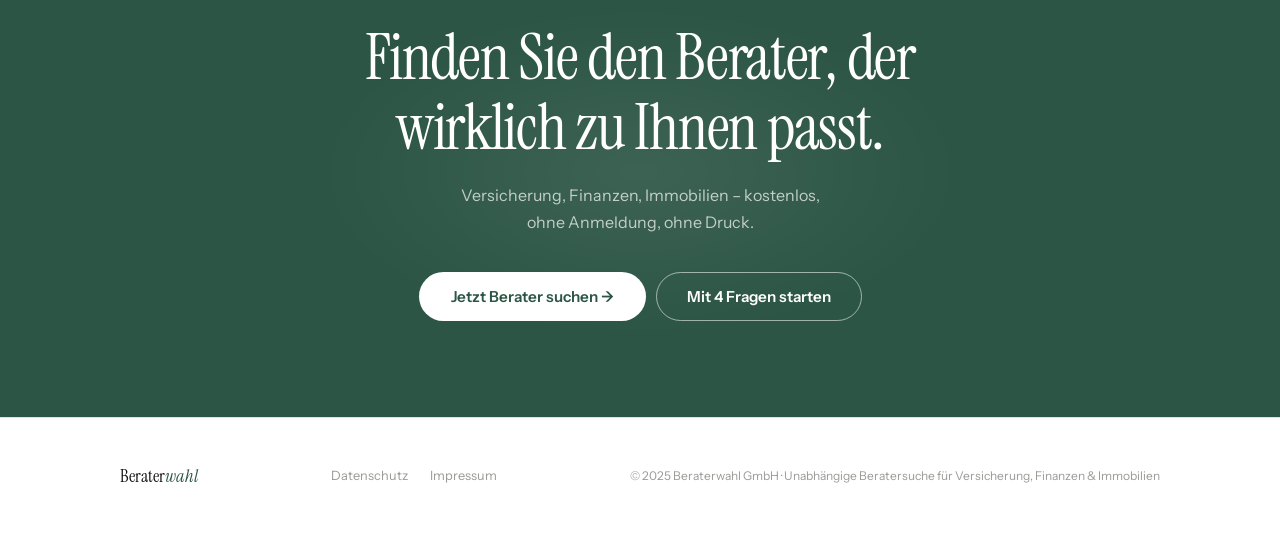
==== commit d70b89ab: "Add files via upload" ====
--- a/index.html
+++ b/index.html
@@ -3,7 +3,7 @@
 <head>
 <meta charset="UTF-8">
 <meta name="viewport" content="width=device-width, initial-scale=1.0">
-<title>Beraterwahl – Beratung finden</title>
+<title>Beraterwahl – Berater für Versicherung, Finanzen & Immobilien finden</title>
 <link rel="preconnect" href="https://fonts.googleapis.com">
 <link href="https://fonts.googleapis.com/css2?family=Instrument+Sans:wght@400;500;600;700&family=Instrument+Serif:ital@0;1&display=swap" rel="stylesheet">
 <link rel="stylesheet" href="assets/css/index.css">
@@ -37,17 +37,18 @@
   <div class="hero-in">
     <div class="hero-grid">
       <div class="hero-copy">
+        <div class="hero-tag tag r r2">Versicherung · Finanzen · Immobilien</div>
         <h1 class="r r2">
-          Beratung finden,<br>
-          die zu dir passt.
+          Den richtigen Berater finden –<br>
+          für Versicherung, Finanzen und Immobilien.
         </h1>
 
         <p class="hero-sub r r3">
-          Beschreibe dein Thema. Du bekommst passende Profile – neutral und ohne Umwege.
+          2.400+ geprüfte Berater – unabhängig, transparent, ohne Provisionsinteresse. Finden Sie jetzt den Experten, der wirklich zu Ihrer Situation passt.
         </p>
 
         <div class="hero-search r r3">
-          <input class="hs-input" type="text" placeholder="Worum geht’s? (z. B. BU, Vorsorge)" id="hs-input">
+          <input class="hs-input" type="text" placeholder="z. B. Berufsunfähigkeit, Baufinanzierung, ETF-Depot …" id="hs-input">
           <div class="hs-divider"></div>
           <select class="hs-city" id="hs-city" aria-label="Stadt">
             <option value="">Alle Orte</option>
@@ -76,9 +77,10 @@
         </div>
 
         <div class="hero-trust r r3">
-          <span class="ht-pill">Ohne Anmeldung</span>
-          <span class="ht-pill">Kostenlos</span>
-          <span class="ht-pill">Keine Weitergabe</span>
+          <span class="ht-pill">Keine Provisionen</span>
+          <span class="ht-pill">Kostenlos & ohne Anmeldung</span>
+          <span class="ht-pill">Verifizierte Profile</span>
+          <span class="ht-pill">2.400+ Berater</span>
         </div>
 
         <a class="hero-guided r r4" href="funnel.html">
@@ -91,8 +93,8 @@
             </svg>
           </div>
           <div class="hg-text">
-            <div class="hg-eyebrow">Geführter Weg</div>
-            <div class="hg-title">Vier Fragen. Erste Einordnung.</div>
+            <div class="hg-eyebrow">Noch nicht sicher, was Sie brauchen?</div>
+            <div class="hg-title">4 Fragen – wir zeigen Ihnen, welcher Berater zu Ihnen passt</div>
           </div>
           <span class="hg-arrow">→</span>
         </a>
@@ -121,8 +123,8 @@
             <rect x="30.5" y="23.5" width="6" height="6" rx="2" fill="#9E6B30" fill-opacity="0.18"/>
           </svg>
         </div>
-        <h3 class="tc-title">Beratungsmodelle klar einordnen</h3>
-        <p>Makler, Honorarberater, Vermittler – du siehst die Unterschiede, bevor du auswählst.</p>
+        <h3 class="tc-title">Wir erklären, wer wie vergütet wird – bevor Sie irgendwen kontaktieren.</h3>
+        <p>Ob Versicherungsmakler, Honorarberater oder Vermittler – das Vergütungsmodell bestimmt, wessen Interessen der Berater verfolgt. Das sehen Sie bei jedem Profil auf einen Blick.</p>
       </div>
       <div class="tc">
         <div class="tc-num tc-ico" aria-hidden="true">
@@ -133,8 +135,8 @@
             <path d="M12 30C14.5 26.5 19 25 22 25C25 25 29.5 26.5 32 30" stroke="#2C5545" stroke-width="2" stroke-linecap="round"/>
           </svg>
         </div>
-        <h3 class="tc-title">Profile mit klaren Infos</h3>
-        <p>Spezialisierung, Beratungsmodell, Bewertungen – ohne bezahlte Platzierungen.</p>
+        <h3 class="tc-title">Spezialisierung, Modell und echte Bewertungen – klar sichtbar, keine bezahlten Rankings.</h3>
+        <p>Jedes Profil zeigt: Auf welche Themen ist der Berater spezialisiert? Arbeitet er mit Honorar oder Provision? Wie bewerten echte Kunden die Zusammenarbeit?</p>
       </div>
       <div class="tc">
         <div class="tc-num tc-ico" aria-hidden="true">
@@ -146,8 +148,8 @@
             <circle cx="31" cy="30" r="3" fill="#2C5545"/>
           </svg>
         </div>
-        <h3 class="tc-title">Entscheidung bleibt bei dir</h3>
-        <p>Geführt oder direkt – du bestimmst Weg und Tempo.</p>
+        <h3 class="tc-title">Kein Druck, kein Abschluss, kein Vertrag mit uns – Sie entscheiden allein.</h3>
+        <p>Beraterwahl vermittelt keine Produkte und verdient nichts an Ihrem Abschluss. Wir helfen Ihnen, den richtigen Berater zu finden – was Sie dann besprechen, bleibt allein Ihre Entscheidung.</p>
       </div>
     </div>
   </div>
@@ -167,9 +169,9 @@
         </div>
       </div>
       <div class="ec-right">
-        <h2>Finde heraus, welches Modell zu dir passt.</h2>
-        <p>Vier Fragen. Du bekommst eine Einordnung und passende Artikel.</p>
-        <div class="ec-cta">Geführten Weg starten <span class="ec-arrow">→</span></div>
+        <h2>Nicht sicher, was Sie brauchen? Vier Fragen reichen.</h2>
+        <p>Sie sagen uns Ihr Thema, Ihr Ziel und Ihr bevorzugtes Format. Wir zeigen Ihnen, welches Beratungsmodell passt – und welche Artikel Sie vorher lesen sollten.</p>
+        <div class="ec-cta">Passenden Berater finden <span class="ec-arrow">→</span></div>
       </div>
     </a>
 
@@ -186,7 +188,7 @@
       </div>
         <div>
           <div class="ed-title">Direkt suchen</div>
-          <div class="ed-sub">Nach Thema, Ort und Modell</div>
+          <div class="ed-sub">Nach Versicherung, Finanzen oder Immobilien – mit Ort und Modell filtern</div>
         </div>
       </div>
       <span class="ed-arrow">→</span>
@@ -201,11 +203,12 @@
     <div class="know-head r">
       <div class="know-head-l">
         <div class="tag">Wissen</div>
-        <h2>Wissen zuerst.<br>Dann entscheiden.</h2>
+        <h2>Verstehen, bevor Sie entscheiden.</h2>
+        <p class="know-head-p">20 Artikel zu Versicherung, Finanzen und Immobilien – klar erklärt, ohne Verkaufsabsicht. Lesen kostenlos, ohne Anmeldung.</p>
       </div>
       <div class="know-head-r">
-        <a href="knowledge.html" class="btn btn-outline">Alle Artikel ansehen</a>
-        <button class="btn btn-primary" onclick="location.href='berater.html'">Berater anzeigen</button>
+        <a href="knowledge.html" class="btn btn-outline">Alle 20 Artikel lesen →</a>
+        <button class="btn btn-primary" onclick="location.href='berater.html'">Jetzt Berater suchen →</button>
       </div>
     </div>
 
@@ -257,11 +260,11 @@
 <section class="s-close section">
   <div class="wrap">
     <div class="close-in r">
-      <h2>Nächster Schritt, wenn du willst.</em></h2>
-      <p>Ohne Anmeldung. Du entscheidest.</p>
+      <h2>Finden Sie den Berater, der wirklich zu Ihnen passt.</h2>
+      <p>Versicherung, Finanzen, Immobilien – kostenlos, ohne Anmeldung, ohne Druck.</p>
       <div class="close-btns">
-        <button class="btn btn-primary" style="padding:15px 32px;font-size:.95rem;" onclick="location.href='berater.html'">Berater anzeigen</button>
-        <button class="btn btn-outline" style="padding:14px 30px;font-size:.95rem;" onclick="location.href='funnel.html'">Geführten Weg starten</button>
+        <button class="btn btn-primary" style="padding:15px 32px;font-size:.95rem;" onclick="location.href='berater.html'">Jetzt Berater suchen →</button>
+        <button class="btn btn-outline" style="padding:14px 30px;font-size:.95rem;" onclick="location.href='funnel.html'">Mit 4 Fragen starten</button>
       </div>
     </div>
   </div>
@@ -275,7 +278,7 @@
         <a href="#">Datenschutz</a>
         <a href="#">Impressum</a>
       </div>
-      <small>© 2025 Beraterwahl GmbH</small>
+      <small>© 2025 Beraterwahl GmbH · Unabhängige Beratersuche für Versicherung, Finanzen & Immobilien</small>
     </div>
   </div>
 </footer>
--- a/assets/css/index.css
+++ b/assets/css/index.css
@@ -491,6 +491,7 @@
   gap: 12px;
   flex-wrap: nowrap;
 }
+.know-head-p { margin-top: 10px; font-size: .95rem; color: var(--text-2); line-height: 1.6; max-width: 480px; }
 .know-head-l h2 {
   font-family: var(--serif);
   font-size: clamp(1.8rem, 3.5vw, 2.8rem);
